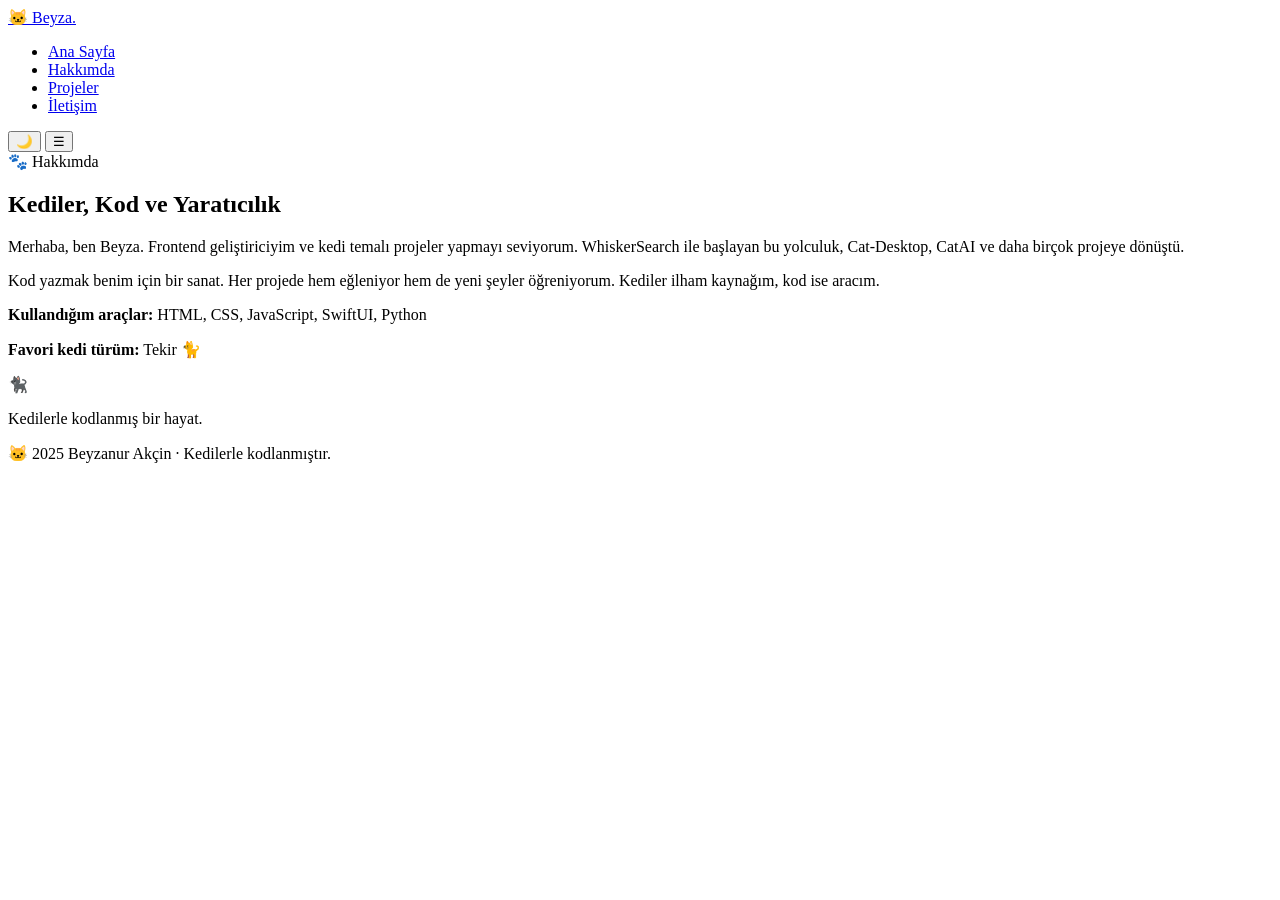
==== about.html @ 2ea9ab8c "Add about.html with personal introduction and navbar" ====
<!DOCTYPE html>
<html lang="tr">
<head>
  <meta charset="UTF-8" />
  <meta name="viewport" content="width=device-width, initial-scale=1.0" />
  <title>Hakkımda · Beyzanur Akçin</title>
  <link rel="icon" href="assets/icons/favicon.ico" />
  <link rel="stylesheet" href="css/variables.css" />
  <link rel="stylesheet" href="css/style.css" />
  <link rel="stylesheet" href="css/animations.css" />
  <link rel="stylesheet" href="css/responsive.css" />
</head>
<body>

  <!-- NAVBAR -->
  <nav class="navbar" id="navbar">
    <div class="container navbar-container">
      <a href="index.html" class="logo">
        <span class="logo-icon">🐱</span>
        <span class="logo-text">Beyza<span class="logo-dot">.</span></span>
      </a>
      <ul class="nav-menu" id="navMenu">
        <li><a href="index.html">Ana Sayfa</a></li>
        <li><a href="about.html" class="active">Hakkımda</a></li>
        <li><a href="projects.html">Projeler</a></li>
        <li><a href="contact.html">İletişim</a></li>
      </ul>
      <div class="nav-actions">
        <button class="theme-toggle" id="themeToggle">🌙</button>
        <button class="menu-toggle" id="menuToggle">☰</button>
      </div>
    </div>
  </nav>

  <!-- HAKKIMDA -->
  <section class="page about-page">
    <div class="container">
      <div class="page-header">
        <span class="section-tag">🐾 Hakkımda</span>
        <h1 class="page-title">Kediler, Kod ve <span class="gradient-text">Yaratıcılık</span></h1>
      </div>
      <div class="about-grid">
        <div class="about-text">
          <p>
            Merhaba, ben Beyza. Frontend geliştiriciyim ve kedi temalı projeler yapmayı seviyorum.
            WhiskerSearch ile başlayan bu yolculuk, Cat-Desktop, CatAI ve daha birçok projeye dönüştü.
          </p>
          <p>
            Kod yazmak benim için bir sanat. Her projede hem eğleniyor hem de yeni şeyler öğreniyorum.
            Kediler ilham kaynağım, kod ise aracım.
          </p>
          <p><strong>Kullandığım araçlar:</strong> HTML, CSS, JavaScript, SwiftUI, Python</p>
          <p><strong>Favori kedi türüm:</strong> Tekir 🐈</p>
        </div>
        <div class="about-cat">
          <span>🐈‍⬛</span>
          <p>Kedilerle kodlanmış bir hayat.</p>
        </div>
      </div>
    </div>
  </section>

  <!-- FOOTER -->
  <footer class="footer">
    <div class="container footer-container">
      <p class="footer-text">🐱 <span id="footerYear">2025</span> Beyzanur Akçin · Kedilerle kodlanmıştır.</p>
    </div>
  </footer>

  <script src="js/theme.js"></script>
  <script src="js/main.js"></script>

</body>
</html>
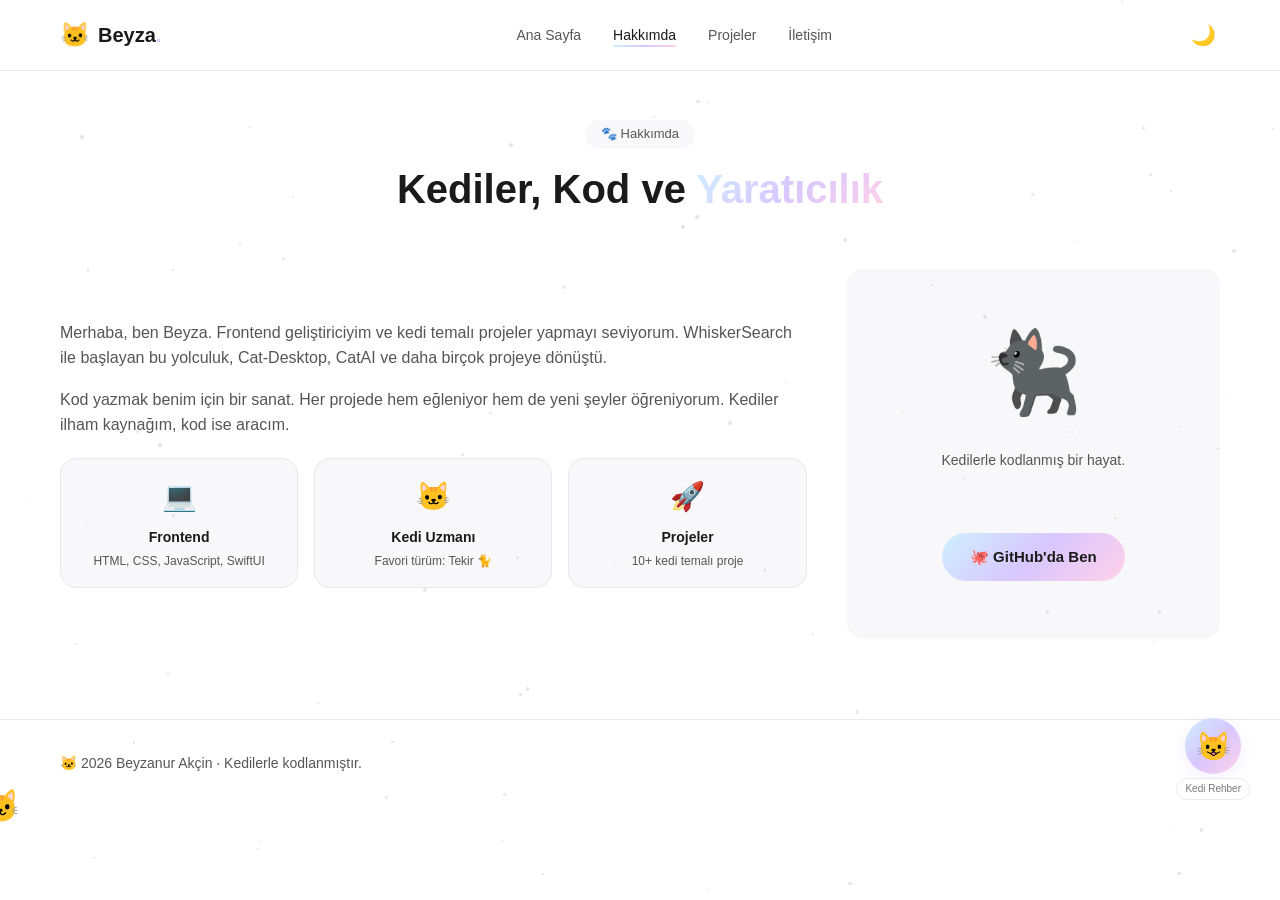
==== commit 83099b18: "Update about section with new content and cards Added new content about frontend development and cat" ====
--- a/about.html
+++ b/about.html
@@ -12,7 +12,6 @@
 </head>
 <body>
 
-  <!-- NAVBAR -->
   <nav class="navbar" id="navbar">
     <div class="container navbar-container">
       <a href="index.html" class="logo">
@@ -32,7 +31,6 @@
     </div>
   </nav>
 
-  <!-- HAKKIMDA -->
   <section class="page about-page">
     <div class="container">
       <div class="page-header">
@@ -41,26 +39,35 @@
       </div>
       <div class="about-grid">
         <div class="about-text">
-          <p>
-            Merhaba, ben Beyza. Frontend geliştiriciyim ve kedi temalı projeler yapmayı seviyorum.
-            WhiskerSearch ile başlayan bu yolculuk, Cat-Desktop, CatAI ve daha birçok projeye dönüştü.
-          </p>
-          <p>
-            Kod yazmak benim için bir sanat. Her projede hem eğleniyor hem de yeni şeyler öğreniyorum.
-            Kediler ilham kaynağım, kod ise aracım.
-          </p>
-          <p><strong>Kullandığım araçlar:</strong> HTML, CSS, JavaScript, SwiftUI, Python</p>
-          <p><strong>Favori kedi türüm:</strong> Tekir 🐈</p>
+          <p>Merhaba, ben Beyza. Frontend geliştiriciyim ve kedi temalı projeler yapmayı seviyorum. WhiskerSearch ile başlayan bu yolculuk, Cat-Desktop, CatAI ve daha birçok projeye dönüştü.</p>
+          <p>Kod yazmak benim için bir sanat. Her projede hem eğleniyor hem de yeni şeyler öğreniyorum. Kediler ilham kaynağım, kod ise aracım.</p>
+          <div class="about-cards">
+            <div class="about-card">
+              <span>💻</span>
+              <h4>Frontend</h4>
+              <p>HTML, CSS, JavaScript, SwiftUI</p>
+            </div>
+            <div class="about-card">
+              <span>🐱</span>
+              <h4>Kedi Uzmanı</h4>
+              <p>Favori türüm: Tekir 🐈</p>
+            </div>
+            <div class="about-card">
+              <span>🚀</span>
+              <h4>Projeler</h4>
+              <p>10+ kedi temalı proje</p>
+            </div>
+          </div>
         </div>
         <div class="about-cat">
           <span>🐈‍⬛</span>
           <p>Kedilerle kodlanmış bir hayat.</p>
+          <a href="https://github.com/ayse-create" target="_blank" class="btn btn-primary" style="margin-top:16px;">🐙 GitHub'da Ben</a>
         </div>
       </div>
     </div>
   </section>
 
-  <!-- FOOTER -->
   <footer class="footer">
     <div class="container footer-container">
       <p class="footer-text">🐱 <span id="footerYear">2025</span> Beyzanur Akçin · Kedilerle kodlanmıştır.</p>
@@ -69,6 +76,5 @@
 
   <script src="js/theme.js"></script>
   <script src="js/main.js"></script>
-
 </body>
 </html>
--- a/css/variables.css
+++ b/css/variables.css
@@ -0,0 +1,32 @@
+/* ============================================
+   📦 CSS DEĞİŞKENLERİ (Variables)
+   ============================================ */
+
+:root {
+  --color-bg: #ffffff;
+  --color-text: #1a1a1a;
+  --color-text-secondary: #555555;
+  --color-border: #e8e8e8;
+  --color-card: #f8f8fa;
+  --color-card-hover: #f0f0f5;
+  --gradient-main: linear-gradient(135deg, #CFEFFF, #D8C7FF, #FFD1E8);
+  --gradient-text: linear-gradient(135deg, #CFEFFF, #D8C7FF, #FFD1E8);
+  --font-family: 'Inter', -apple-system, BlinkMacSystemFont, 'Segoe UI', Roboto, sans-serif;
+  --font-size-base: 16px;
+  --container-max: 1200px;
+  --radius: 16px;
+  --radius-full: 999px;
+  --shadow-sm: 0 2px 8px rgba(0, 0, 0, 0.04);
+  --shadow-md: 0 8px 24px rgba(0, 0, 0, 0.06);
+  --shadow-lg: 0 20px 48px rgba(0, 0, 0, 0.08);
+  --transition: 0.3s cubic-bezier(0.16, 1, 0.3, 1);
+}
+
+[data-theme="dark"] {
+  --color-bg: #0d0d0d;
+  --color-text: #f5f5f5;
+  --color-text-secondary: #aaaaaa;
+  --color-border: #2a2a2a;
+  --color-card: #1a1a1a;
+  --color-card-hover: #222222;
+}
--- a/css/style.css
+++ b/css/style.css
@@ -0,0 +1,906 @@
+/* ============================================
+   🎨 ANA TASARIM (Style)
+   ============================================ */
+
+* {
+  margin: 0;
+  padding: 0;
+  box-sizing: border-box;
+}
+
+html {
+  scroll-behavior: smooth;
+}
+
+body {
+  font-family: var(--font-family);
+  font-size: var(--font-size-base);
+  background: var(--color-bg);
+  color: var(--color-text);
+  line-height: 1.6;
+  transition: background var(--transition), color var(--transition);
+}
+
+a {
+  color: inherit;
+  text-decoration: none;
+}
+
+button {
+  cursor: pointer;
+  border: none;
+  background: none;
+  font-family: inherit;
+}
+
+img {
+  max-width: 100%;
+  display: block;
+}
+
+.container {
+  max-width: var(--container-max);
+  margin: 0 auto;
+  padding: 0 20px;
+}
+
+.loader {
+  position: fixed;
+  inset: 0;
+  z-index: 9999;
+  background: var(--color-bg);
+  display: flex;
+  align-items: center;
+  justify-content: center;
+  transition: opacity 0.6s ease, visibility 0.6s ease;
+}
+
+.loader.hidden {
+  opacity: 0;
+  visibility: hidden;
+  pointer-events: none;
+}
+
+.loader-content {
+  text-align: center;
+}
+
+.loader-cat {
+  font-size: 48px;
+  display: block;
+  animation: bounce 1.2s infinite;
+}
+
+.loader-bar {
+  width: 200px;
+  height: 4px;
+  background: var(--color-border);
+  border-radius: 4px;
+  margin: 16px auto 8px;
+  overflow: hidden;
+}
+
+.loader-bar::after {
+  content: '';
+  display: block;
+  width: 40%;
+  height: 100%;
+  background: var(--gradient-main);
+  border-radius: 4px;
+  animation: load 1.2s infinite ease-in-out;
+}
+
+.loader-text {
+  font-size: 14px;
+  color: var(--color-text-secondary);
+}
+
+.navbar {
+  position: fixed;
+  top: 0;
+  left: 0;
+  right: 0;
+  z-index: 100;
+  padding: 16px 0;
+  background: rgba(var(--color-bg), 0.8);
+  backdrop-filter: blur(12px);
+  border-bottom: 1px solid var(--color-border);
+  transition: background var(--transition);
+}
+
+.navbar-container {
+  display: flex;
+  align-items: center;
+  justify-content: space-between;
+}
+
+.logo {
+  display: flex;
+  align-items: center;
+  gap: 8px;
+  font-size: 20px;
+  font-weight: 700;
+}
+
+.logo-icon {
+  font-size: 24px;
+}
+
+.logo-dot {
+  color: #D8C7FF;
+}
+
+.nav-menu {
+  display: flex;
+  gap: 32px;
+  list-style: none;
+}
+
+.nav-menu a {
+  font-size: 14px;
+  font-weight: 500;
+  color: var(--color-text-secondary);
+  transition: color var(--transition);
+  position: relative;
+}
+
+.nav-menu a:hover,
+.nav-menu a.active {
+  color: var(--color-text);
+}
+
+.nav-menu a.active::after {
+  content: '';
+  position: absolute;
+  bottom: -4px;
+  left: 0;
+  right: 0;
+  height: 2px;
+  background: var(--gradient-main);
+  border-radius: 2px;
+}
+
+.nav-actions {
+  display: flex;
+  align-items: center;
+  gap: 12px;
+}
+
+.theme-toggle,
+.menu-toggle {
+  font-size: 20px;
+  padding: 4px;
+  border-radius: 50%;
+  transition: background var(--transition);
+}
+
+.theme-toggle:hover,
+.menu-toggle:hover {
+  background: var(--color-card-hover);
+}
+
+.menu-toggle {
+  display: none;
+}
+
+.hero {
+  min-height: 100vh;
+  display: flex;
+  align-items: center;
+  padding: 100px 0 60px;
+  position: relative;
+  overflow: hidden;
+}
+
+.hero-container {
+  display: grid;
+  grid-template-columns: 1fr 1fr;
+  gap: 60px;
+  align-items: center;
+  position: relative;
+  z-index: 2;
+}
+
+.hero-badge {
+  display: inline-block;
+  padding: 4px 16px;
+  border-radius: var(--radius-full);
+  font-size: 13px;
+  font-weight: 500;
+  background: var(--color-card);
+  color: var(--color-text-secondary);
+  margin-bottom: 16px;
+}
+
+.hero-title {
+  font-size: 52px;
+  font-weight: 800;
+  line-height: 1.1;
+  margin-bottom: 16px;
+}
+
+.gradient-text {
+  background: var(--gradient-text);
+  -webkit-background-clip: text;
+  -webkit-text-fill-color: transparent;
+  background-clip: text;
+}
+
+.hero-description {
+  font-size: 18px;
+  color: var(--color-text-secondary);
+  max-width: 480px;
+  margin-bottom: 28px;
+}
+
+.hero-buttons {
+  display: flex;
+  gap: 12px;
+  flex-wrap: wrap;
+}
+
+.btn {
+  display: inline-flex;
+  align-items: center;
+  gap: 8px;
+  padding: 12px 28px;
+  border-radius: var(--radius-full);
+  font-weight: 600;
+  font-size: 15px;
+  transition: all var(--transition);
+}
+
+.btn-primary {
+  background: var(--gradient-main);
+  color: #1a1a1a;
+}
+
+.btn-primary:hover {
+  transform: translateY(-2px);
+  box-shadow: 0 8px 24px rgba(216, 199, 255, 0.3);
+}
+
+.btn-secondary {
+  background: var(--color-card);
+  color: var(--color-text);
+}
+
+.btn-secondary:hover {
+  background: var(--color-card-hover);
+}
+
+.btn-outline {
+  border: 2px solid var(--color-border);
+  color: var(--color-text);
+}
+
+.btn-outline:hover {
+  border-color: #D8C7FF;
+  background: rgba(216, 199, 255, 0.08);
+}
+
+.hero-social {
+  display: flex;
+  gap: 16px;
+  margin-top: 24px;
+  font-size: 24px;
+}
+
+.hero-social a {
+  opacity: 0.6;
+  transition: opacity var(--transition);
+}
+
+.hero-social a:hover {
+  opacity: 1;
+}
+
+.hero-visual {
+  display: flex;
+  justify-content: center;
+  align-items: center;
+  position: relative;
+}
+
+.hero-cat {
+  font-size: 120px;
+  position: relative;
+  animation: float 4s ease-in-out infinite;
+}
+
+.hero-cat-ring {
+  position: absolute;
+  inset: -20px;
+  border-radius: 50%;
+  border: 2px solid var(--color-border);
+  animation: spin 20s linear infinite;
+}
+
+.floating-icons {
+  position: absolute;
+  width: 100%;
+  height: 100%;
+  pointer-events: none;
+}
+
+.float-icon {
+  position: absolute;
+  font-size: 28px;
+  animation: float 3s ease-in-out infinite;
+}
+
+.float-icon:nth-child(1) { top: 10%; left: 0; animation-delay: 0s; }
+.float-icon:nth-child(2) { top: 70%; right: 0; animation-delay: 0.4s; }
+.float-icon:nth-child(3) { bottom: 10%; left: 20%; animation-delay: 0.8s; }
+.float-icon:nth-child(4) { bottom: 40%; right: 10%; animation-delay: 1.2s; }
+
+.particles-canvas {
+  position: absolute;
+  inset: 0;
+  z-index: 0;
+  pointer-events: none;
+}
+
+.stats {
+  padding: 60px 0;
+  border-top: 1px solid var(--color-border);
+  border-bottom: 1px solid var(--color-border);
+}
+
+.stats-container {
+  display: grid;
+  grid-template-columns: repeat(4, 1fr);
+  gap: 30px;
+  text-align: center;
+}
+
+.stat-number {
+  font-size: 42px;
+  font-weight: 700;
+  background: var(--gradient-text);
+  -webkit-background-clip: text;
+  -webkit-text-fill-color: transparent;
+  background-clip: text;
+  display: block;
+}
+
+.stat-label {
+  font-size: 14px;
+  color: var(--color-text-secondary);
+  margin-top: 4px;
+}
+
+.featured {
+  padding: 80px 0;
+}
+
+.section-header {
+  text-align: center;
+  margin-bottom: 48px;
+}
+
+.section-tag {
+  display: inline-block;
+  padding: 4px 16px;
+  border-radius: var(--radius-full);
+  font-size: 13px;
+  font-weight: 500;
+  background: var(--color-card);
+  color: var(--color-text-secondary);
+  margin-bottom: 8px;
+}
+
+.section-title {
+  font-size: 36px;
+  font-weight: 700;
+}
+
+.section-description {
+  font-size: 16px;
+  color: var(--color-text-secondary);
+  max-width: 500px;
+  margin: 8px auto 0;
+}
+
+.featured-grid {
+  display: grid;
+  grid-template-columns: repeat(auto-fill, minmax(280px, 1fr));
+  gap: 28px;
+}
+
+.project-card {
+  background: var(--color-card);
+  border-radius: var(--radius);
+  padding: 24px;
+  transition: all var(--transition);
+  border: 1px solid var(--color-border);
+  position: relative;
+  overflow: visible;
+}
+
+.project-card::before {
+  content: '';
+  position: absolute;
+  inset: -4px;
+  border-radius: var(--radius);
+  padding: 2px;
+  background: var(--gradient-main);
+  -webkit-mask: linear-gradient(#fff 0 0) content-box, linear-gradient(#fff 0 0);
+  mask: linear-gradient(#fff 0 0) content-box, linear-gradient(#fff 0 0);
+  -webkit-mask-composite: xor;
+  mask-composite: exclude;
+  opacity: 0;
+  transition: opacity 0.4s ease;
+  pointer-events: none;
+}
+
+.project-card:hover::before {
+  opacity: 1;
+}
+
+.project-card:hover {
+  transform: translateY(-8px);
+  box-shadow: 0 20px 48px rgba(216, 199, 255, 0.2);
+}
+
+.project-card .emoji {
+  font-size: 36px;
+  display: block;
+  margin-bottom: 12px;
+}
+
+.project-card h3 {
+  font-size: 18px;
+  font-weight: 600;
+  margin-bottom: 6px;
+}
+
+.project-card p {
+  font-size: 14px;
+  color: var(--color-text-secondary);
+  margin-bottom: 14px;
+}
+
+.project-card .tags {
+  display: flex;
+  flex-wrap: wrap;
+  gap: 6px;
+}
+
+.project-card .tags span {
+  padding: 2px 12px;
+  border-radius: var(--radius-full);
+  font-size: 11px;
+  font-weight: 500;
+  background: var(--color-bg);
+  border: 1px solid var(--color-border);
+}
+
+.project-card .project-link {
+  display: inline-block;
+  margin-top: 12px;
+  font-size: 14px;
+  font-weight: 500;
+  color: #D8C7FF;
+}
+
+.section-footer {
+  text-align: center;
+  margin-top: 40px;
+}
+
+.contact-section {
+  padding: 80px 0;
+  background: var(--color-card);
+  border-top: 1px solid var(--color-border);
+  border-bottom: 1px solid var(--color-border);
+}
+
+.contact-container {
+  display: grid;
+  grid-template-columns: 1fr 1fr;
+  gap: 40px;
+  align-items: center;
+}
+
+.contact-social {
+  display: flex;
+  gap: 20px;
+  margin-top: 16px;
+  font-size: 18px;
+}
+
+.contact-cat {
+  font-size: 100px;
+  text-align: center;
+}
+
+.footer {
+  padding: 32px 0;
+  border-top: 1px solid var(--color-border);
+}
+
+.footer-container {
+  display: flex;
+  justify-content: space-between;
+  align-items: center;
+  flex-wrap: wrap;
+  gap: 16px;
+}
+
+.footer-text {
+  font-size: 14px;
+  color: var(--color-text-secondary);
+}
+
+.footer-links {
+  display: flex;
+  gap: 20px;
+  font-size: 14px;
+  color: var(--color-text-secondary);
+}
+
+.footer-links a:hover {
+  color: var(--color-text);
+}
+
+.back-to-top {
+  position: fixed;
+  bottom: 30px;
+  right: 30px;
+  z-index: 99;
+  width: 44px;
+  height: 44px;
+  border-radius: 50%;
+  background: var(--gradient-main);
+  color: #1a1a1a;
+  font-size: 20px;
+  font-weight: 700;
+  box-shadow: var(--shadow-md);
+  opacity: 0;
+  visibility: hidden;
+  transform: translateY(20px);
+  transition: all var(--transition);
+}
+
+.back-to-top.visible {
+  opacity: 1;
+  visibility: visible;
+  transform: translateY(0);
+}
+
+.back-to-top:hover {
+  transform: translateY(-4px);
+  box-shadow: var(--shadow-lg);
+}
+
+.scroll-progress {
+  position: fixed;
+  top: 0;
+  left: 0;
+  height: 3px;
+  z-index: 101;
+  background: var(--gradient-main);
+  width: 0%;
+  transition: width 0.1s;
+}
+
+.page {
+  padding: 120px 0 80px;
+}
+
+.page-header {
+  text-align: center;
+  margin-bottom: 48px;
+}
+
+.page-title {
+  font-size: 40px;
+  font-weight: 700;
+}
+
+.page-description {
+  font-size: 16px;
+  color: var(--color-text-secondary);
+  max-width: 500px;
+  margin: 8px auto 0;
+}
+
+.about-grid {
+  display: grid;
+  grid-template-columns: 2fr 1fr;
+  gap: 40px;
+  align-items: center;
+}
+
+.about-text p {
+  margin-bottom: 16px;
+  color: var(--color-text-secondary);
+}
+
+.about-cards {
+  display: grid;
+  grid-template-columns: repeat(3, 1fr);
+  gap: 16px;
+  margin-top: 20px;
+}
+
+.about-card {
+  background: var(--color-card);
+  padding: 16px;
+  border-radius: var(--radius);
+  text-align: center;
+  border: 1px solid var(--color-border);
+}
+
+.about-card span {
+  font-size: 28px;
+  display: block;
+}
+
+.about-card h4 {
+  font-size: 14px;
+  margin: 6px 0 4px;
+}
+
+.about-card p {
+  font-size: 12px;
+  color: var(--color-text-secondary);
+  margin: 0;
+}
+
+.about-cat {
+  text-align: center;
+  font-size: 80px;
+  padding: 40px;
+  background: var(--color-card);
+  border-radius: var(--radius);
+}
+
+.about-cat p {
+  font-size: 14px;
+  color: var(--color-text-secondary);
+  margin-top: 12px;
+}
+
+.projects-filter {
+  display: flex;
+  justify-content: center;
+  gap: 8px;
+  flex-wrap: wrap;
+  margin-bottom: 40px;
+}
+
+.filter-btn {
+  padding: 8px 20px;
+  border-radius: var(--radius-full);
+  font-size: 14px;
+  font-weight: 500;
+  color: var(--color-text-secondary);
+  background: var(--color-card);
+  border: 1px solid var(--color-border);
+  transition: all var(--transition);
+}
+
+.filter-btn:hover,
+.filter-btn.active {
+  background: var(--gradient-main);
+  color: #1a1a1a;
+  border-color: transparent;
+}
+
+.projects-grid {
+  display: grid;
+  grid-template-columns: repeat(auto-fill, minmax(280px, 1fr));
+  gap: 28px;
+}
+
+.contact-form-container {
+  display: grid;
+  grid-template-columns: 2fr 1fr;
+  gap: 40px;
+}
+
+.contact-form {
+  display: flex;
+  flex-direction: column;
+  gap: 18px;
+}
+
+.form-group {
+  display: flex;
+  flex-direction: column;
+  gap: 4px;
+}
+
+.form-group label {
+  font-size: 14px;
+  font-weight: 500;
+}
+
+.form-group input,
+.form-group textarea {
+  padding: 12px 16px;
+  border-radius: var(--radius);
+  border: 1px solid var(--color-border);
+  background: var(--color-bg);
+  color: var(--color-text);
+  font-family: inherit;
+  font-size: 15px;
+  transition: border var(--transition);
+}
+
+.form-group input:focus,
+.form-group textarea:focus {
+  outline: none;
+  border-color: #D8C7FF;
+}
+
+.contact-info {
+  display: flex;
+  flex-direction: column;
+  gap: 16px;
+  padding: 24px;
+  background: var(--color-card);
+  border-radius: var(--radius);
+}
+
+.contact-info p {
+  font-size: 14px;
+  color: var(--color-text-secondary);
+}
+
+.contact-info a {
+  color: var(--color-text);
+  font-weight: 500;
+}
+
+.contact-info a:hover {
+  color: #D8C7FF;
+}
+
+/* ===== İMLEC TAKİP EDEN KEDI ===== */
+.custom-cursor {
+  position: fixed;
+  pointer-events: none;
+  z-index: 9999;
+  font-size: 32px;
+  transition: transform 0.15s ease;
+  transform: translate(-50%, -50%);
+  will-change: transform;
+}
+
+.custom-cursor.hidden {
+  opacity: 0;
+}
+
+.speech-bubble {
+  position: fixed;
+  pointer-events: none;
+  z-index: 9998;
+  background: rgba(0, 0, 0, 0.85);
+  backdrop-filter: blur(8px);
+  color: #fff;
+  padding: 8px 16px;
+  border-radius: 20px;
+  font-size: 13px;
+  font-weight: 500;
+  max-width: 220px;
+  text-align: center;
+  opacity: 0;
+  transition: opacity 0.3s ease, transform 0.3s ease;
+  transform: translateY(8px);
+  box-shadow: 0 8px 24px rgba(0, 0, 0, 0.2);
+  border: 1px solid rgba(255, 255, 255, 0.1);
+}
+
+.speech-bubble.show {
+  opacity: 1;
+  transform: translateY(0);
+}
+
+.speech-bubble::after {
+  content: '';
+  position: absolute;
+  bottom: -10px;
+  left: 20px;
+  border-left: 8px solid transparent;
+  border-right: 8px solid transparent;
+  border-top: 10px solid rgba(0, 0, 0, 0.85);
+}
+
+.cat-toggle {
+  position: fixed;
+  bottom: 100px;
+  right: 30px;
+  z-index: 9997;
+  display: flex;
+  flex-direction: column;
+  align-items: center;
+  gap: 4px;
+}
+
+.cat-toggle-btn {
+  width: 56px;
+  height: 56px;
+  border-radius: 50%;
+  border: none;
+  background: var(--gradient-main);
+  font-size: 28px;
+  cursor: pointer;
+  box-shadow: 0 4px 16px rgba(216, 199, 255, 0.3);
+  transition: all 0.3s ease;
+  display: flex;
+  align-items: center;
+  justify-content: center;
+}
+
+.cat-toggle-btn:hover {
+  transform: scale(1.08);
+  box-shadow: 0 8px 24px rgba(216, 199, 255, 0.4);
+}
+
+.cat-toggle-label {
+  font-size: 10px;
+  color: var(--color-text-secondary);
+  background: var(--color-bg);
+  padding: 2px 8px;
+  border-radius: 12px;
+  border: 1px solid var(--color-border);
+  white-space: nowrap;
+  opacity: 0.8;
+}
+
+.starfield {
+  position: fixed;
+  inset: 0;
+  z-index: 0;
+  pointer-events: none;
+  overflow: hidden;
+}
+
+.star {
+  position: absolute;
+  width: 3px;
+  height: 3px;
+  background: var(--color-text-secondary);
+  border-radius: 50%;
+  opacity: 0.15;
+  animation: twinkle 2s ease-in-out infinite alternate;
+}
+
+@keyframes twinkle {
+  0% { opacity: 0.05; transform: scale(0.8); }
+  100% { opacity: 0.25; transform: scale(1.2); }
+}
+
+.star-rating {
+  display: flex;
+  gap: 4px;
+  margin-top: 12px;
+  direction: rtl;
+}
+
+.star-rating input {
+  display: none;
+}
+
+.star-rating label {
+  font-size: 24px;
+  color: #ddd;
+  cursor: pointer;
+  transition: color 0.2s;
+}
+
+.star-rating label:hover,
+.star-rating label:hover ~ label,
+.star-rating input:checked ~ label {
+  color: #FFD700;
+}
+
+.star-rating .avg {
+  font-size: 14px;
+  color: var(--color-text-secondary);
+  margin-left: 8px;
+  direction: ltr;
+}
--- a/css/animations.css
+++ b/css/animations.css
@@ -0,0 +1,49 @@
+/* ============================================
+   🎬 ANİMASYONLAR
+   ============================================ */
+
+@keyframes bounce {
+  0%, 100% { transform: translateY(0); }
+  50% { transform: translateY(-12px); }
+}
+
+@keyframes float {
+  0%, 100% { transform: translateY(0); }
+  50% { transform: translateY(-12px); }
+}
+
+@keyframes spin {
+  0% { transform: rotate(0deg); }
+  100% { transform: rotate(360deg); }
+}
+
+@keyframes load {
+  0% { transform: translateX(-100%); }
+  100% { transform: translateX(300%); }
+}
+
+@keyframes fadeInUp {
+  from {
+    opacity: 0;
+    transform: translateY(24px);
+  }
+  to {
+    opacity: 1;
+    transform: translateY(0);
+  }
+}
+
+.fade-in {
+  opacity: 0;
+  animation: fadeInUp 0.6s ease forwards;
+}
+
+.delay-1 { animation-delay: 0.1s; }
+.delay-2 { animation-delay: 0.2s; }
+.delay-3 { animation-delay: 0.3s; }
+.delay-4 { animation-delay: 0.4s; }
+
+@keyframes twinkle {
+  0% { opacity: 0.05; transform: scale(0.8); }
+  100% { opacity: 0.25; transform: scale(1.2); }
+}
--- a/css/responsive.css
+++ b/css/responsive.css
@@ -0,0 +1,141 @@
+/* ============================================
+   📱 RESPONSIVE
+   ============================================ */
+
+@media (max-width: 1024px) {
+  .hero-container {
+    grid-template-columns: 1fr;
+    text-align: center;
+  }
+
+  .hero-description {
+    margin-left: auto;
+    margin-right: auto;
+  }
+
+  .hero-buttons {
+    justify-content: center;
+  }
+
+  .hero-social {
+    justify-content: center;
+  }
+
+  .hero-cat {
+    font-size: 80px;
+  }
+
+  .stats-container {
+    grid-template-columns: repeat(2, 1fr);
+  }
+
+  .about-grid {
+    grid-template-columns: 1fr;
+  }
+
+  .contact-container {
+    grid-template-columns: 1fr;
+    text-align: center;
+  }
+
+  .contact-form-container {
+    grid-template-columns: 1fr;
+  }
+
+  .contact-info {
+    text-align: center;
+  }
+
+  .about-cards {
+    grid-template-columns: repeat(3, 1fr);
+  }
+}
+
+@media (max-width: 768px) {
+  .nav-menu {
+    position: fixed;
+    top: 0;
+    left: 0;
+    right: 0;
+    bottom: 0;
+    background: var(--color-bg);
+    flex-direction: column;
+    align-items: center;
+    justify-content: center;
+    gap: 24px;
+    font-size: 20px;
+    transform: translateX(100%);
+    transition: transform 0.4s ease;
+    z-index: 99;
+  }
+
+  .nav-menu.open {
+    transform: translateX(0);
+  }
+
+  .menu-toggle {
+    display: block;
+    z-index: 100;
+  }
+
+  .hero-title {
+    font-size: 34px;
+  }
+
+  .section-title {
+    font-size: 28px;
+  }
+
+  .featured-grid,
+  .projects-grid {
+    grid-template-columns: 1fr;
+  }
+
+  .footer-container {
+    flex-direction: column;
+    text-align: center;
+  }
+
+  .contact-cat {
+    font-size: 60px;
+  }
+
+  .stat-number {
+    font-size: 32px;
+  }
+
+  .page-title {
+    font-size: 30px;
+  }
+
+  .about-cards {
+    grid-template-columns: 1fr 1fr;
+  }
+
+  .custom-cursor {
+    display: none !important;
+  }
+}
+
+@media (max-width: 480px) {
+  .hero-title {
+    font-size: 28px;
+  }
+
+  .btn {
+    padding: 10px 20px;
+    font-size: 14px;
+  }
+
+  .container {
+    padding: 0 16px;
+  }
+
+  .stat-number {
+    font-size: 28px;
+  }
+
+  .about-cards {
+    grid-template-columns: 1fr;
+  }
+}
